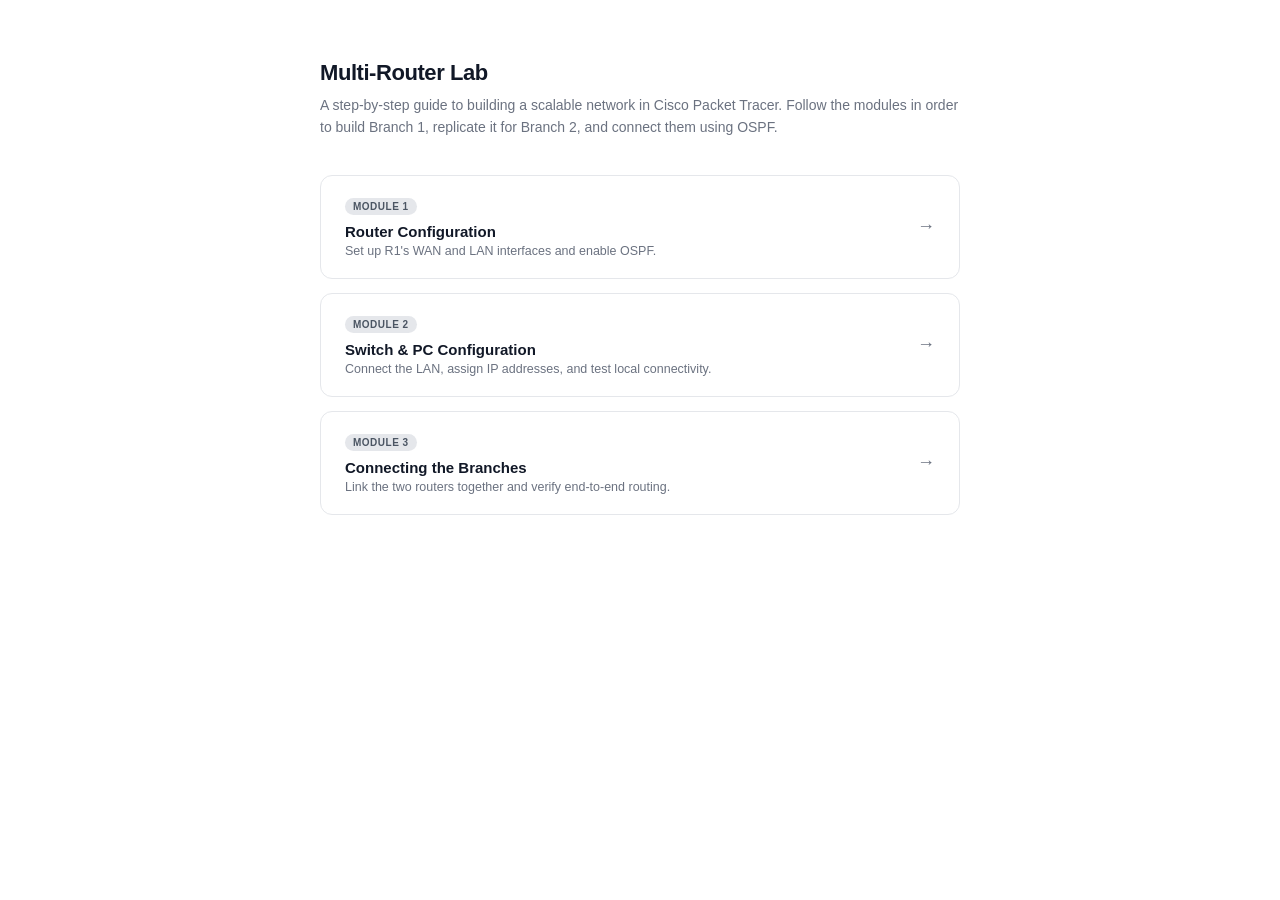
==== index.html @ a14adb5b "init" ====
<!DOCTYPE html>
<html lang="en">
<head>
<meta charset="utf-8">
<meta name="viewport" content="width=device-width,initial-scale=1">
<title>Packet Tracer Lab: Multi-Router Network</title>
<style>
  :root{--ink:#111827;--muted:#6b7280;--line:#e5e7eb;--accent:#2563eb;--accent-soft:#eff6ff}
  *{box-sizing:border-box}
  body{margin:0;background:#fff;color:var(--ink);font-family:-apple-system,BlinkMacSystemFont,"Segoe UI",Roboto,sans-serif;-webkit-font-smoothing:antialiased}
  .wrap{max-width:680px;margin:0 auto;padding:60px 20px}
  
  h1{font-size:22px;font-weight:600;margin:0 0 8px;letter-spacing:-.02em}
  p.sub{margin:0 0 36px;font-size:14px;line-height:1.6;color:var(--muted)}

  .menu{display:flex;flex-direction:column;gap:14px}
  
  a.card{
    display:flex;align-items:center;justify-content:space-between;
    text-decoration:none;color:inherit;border:1px solid var(--line);
    border-radius:12px;padding:20px 24px;transition:all .2s;
  }
  
  a.card:hover{
    border-color:var(--accent);
    background:var(--accent-soft);
    transform:translateY(-2px);
  }

  .card-text h2{font-size:15px;font-weight:600;margin:0 0 4px;color:var(--ink)}
  .card-text p{font-size:12.5px;color:var(--muted);margin:0}
  
  .arrow{font-size:18px;color:var(--muted);transition:.2s}
  a.card:hover .arrow{color:var(--accent);transform:translateX(4px)}
  
  .badge{
    display:inline-block;font-size:10px;font-weight:600;letter-spacing:.05em;
    text-transform:uppercase;background:#e5e7eb;color:#4b5563;
    padding:3px 8px;border-radius:99px;margin-bottom:8px;
  }
</style>
</head>
<body>
<div class="wrap">
  <h1>Multi-Router Lab</h1>
  <p class="sub">A step-by-step guide to building a scalable network in Cisco Packet Tracer. Follow the modules in order to build Branch 1, replicate it for Branch 2, and connect them using OSPF.</p>

  <div class="menu">
    <!-- Module 1 -->
    <a href="1-router-config.html" class="card">
      <div class="card-text">
        <div class="badge">Module 1</div>
        <h2>Router Configuration</h2>
        <p>Set up R1's WAN and LAN interfaces and enable OSPF.</p>
      </div>
      <div class="arrow">→</div>
    </a>

    <!-- Module 2 -->
    <a href="2-switch-pc-setup.html" class="card">
      <div class="card-text">
        <div class="badge">Module 2</div>
        <h2>Switch & PC Configuration</h2>
        <p>Connect the LAN, assign IP addresses, and test local connectivity.</p>
      </div>
      <div class="arrow">→</div>
    </a>

    <!-- Module 3 -->
    <a href="3-wan-connection.html" class="card">
      <div class="card-text">
        <div class="badge">Module 3</div>
        <h2>Connecting the Branches</h2>
        <p>Link the two routers together and verify end-to-end routing.</p>
      </div>
      <div class="arrow">→</div>
    </a>
  </div>
</div>
</body>
</html>
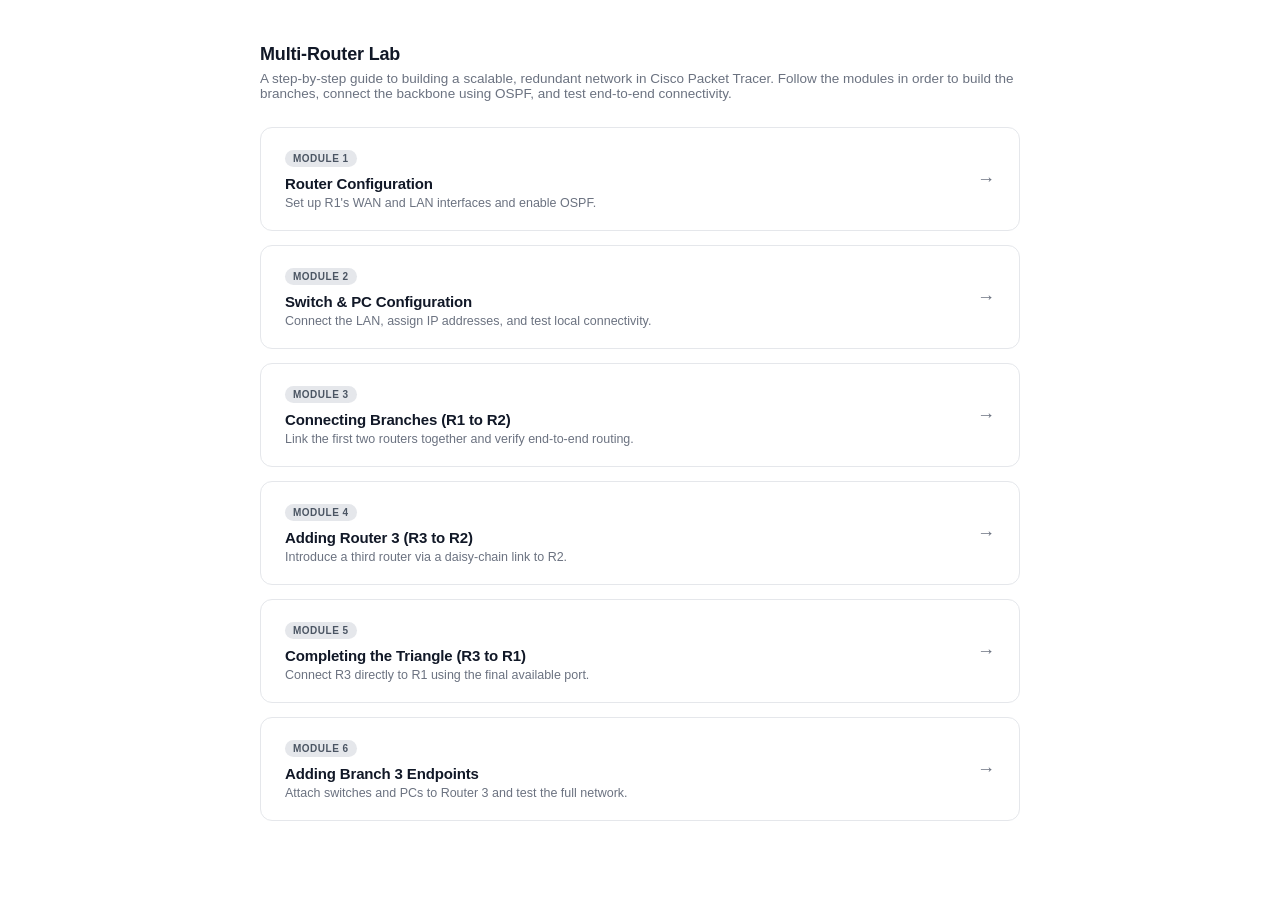
==== commit 97fc28a5: "merged styles" ====
--- a/index.html
+++ b/index.html
@@ -3,47 +3,13 @@
 <head>
 <meta charset="utf-8">
 <meta name="viewport" content="width=device-width,initial-scale=1">
-<title>Packet Tracer Lab: Multi-Router Network</title>
-<style>
-  :root{--ink:#111827;--muted:#6b7280;--line:#e5e7eb;--accent:#2563eb;--accent-soft:#eff6ff}
-  *{box-sizing:border-box}
-  body{margin:0;background:#fff;color:var(--ink);font-family:-apple-system,BlinkMacSystemFont,"Segoe UI",Roboto,sans-serif;-webkit-font-smoothing:antialiased}
-  .wrap{max-width:680px;margin:0 auto;padding:60px 20px}
-  
-  h1{font-size:22px;font-weight:600;margin:0 0 8px;letter-spacing:-.02em}
-  p.sub{margin:0 0 36px;font-size:14px;line-height:1.6;color:var(--muted)}
-
-  .menu{display:flex;flex-direction:column;gap:14px}
-  
-  a.card{
-    display:flex;align-items:center;justify-content:space-between;
-    text-decoration:none;color:inherit;border:1px solid var(--line);
-    border-radius:12px;padding:20px 24px;transition:all .2s;
-  }
-  
-  a.card:hover{
-    border-color:var(--accent);
-    background:var(--accent-soft);
-    transform:translateY(-2px);
-  }
-
-  .card-text h2{font-size:15px;font-weight:600;margin:0 0 4px;color:var(--ink)}
-  .card-text p{font-size:12.5px;color:var(--muted);margin:0}
-  
-  .arrow{font-size:18px;color:var(--muted);transition:.2s}
-  a.card:hover .arrow{color:var(--accent);transform:translateX(4px)}
-  
-  .badge{
-    display:inline-block;font-size:10px;font-weight:600;letter-spacing:.05em;
-    text-transform:uppercase;background:#e5e7eb;color:#4b5563;
-    padding:3px 8px;border-radius:99px;margin-bottom:8px;
-  }
-</style>
+<title>Cisco Packet Tracer Lab — Multi-Router Network</title>
+<link rel="stylesheet" href="styles.css">
 </head>
 <body>
 <div class="wrap">
   <h1>Multi-Router Lab</h1>
-  <p class="sub">A step-by-step guide to building a scalable network in Cisco Packet Tracer. Follow the modules in order to build Branch 1, replicate it for Branch 2, and connect them using OSPF.</p>
+  <p class="sub">A step-by-step guide to building a scalable, redundant network in Cisco Packet Tracer. Follow the modules in order to build the branches, connect the backbone using OSPF, and test end-to-end connectivity.</p>
 
   <div class="menu">
     <!-- Module 1 -->
@@ -70,8 +36,38 @@
     <a href="3-wan-connection.html" class="card">
       <div class="card-text">
         <div class="badge">Module 3</div>
-        <h2>Connecting the Branches</h2>
-        <p>Link the two routers together and verify end-to-end routing.</p>
+        <h2>Connecting Branches (R1 to R2)</h2>
+        <p>Link the first two routers together and verify end-to-end routing.</p>
+      </div>
+      <div class="arrow">→</div>
+    </a>
+
+    <!-- Module 4 -->
+    <a href="4-r3-r2.html" class="card">
+      <div class="card-text">
+        <div class="badge">Module 4</div>
+        <h2>Adding Router 3 (R3 to R2)</h2>
+        <p>Introduce a third router via a daisy-chain link to R2.</p>
+      </div>
+      <div class="arrow">→</div>
+    </a>
+
+    <!-- Module 5 -->
+    <a href="5-r3-r1.html" class="card">
+      <div class="card-text">
+        <div class="badge">Module 5</div>
+        <h2>Completing the Triangle (R3 to R1)</h2>
+        <p>Connect R3 directly to R1 using the final available port.</p>
+      </div>
+      <div class="arrow">→</div>
+    </a>
+
+    <!-- Module 6 -->
+    <a href="6-endpoints.html" class="card">
+      <div class="card-text">
+        <div class="badge">Module 6</div>
+        <h2>Adding Branch 3 Endpoints</h2>
+        <p>Attach switches and PCs to Router 3 and test the full network.</p>
       </div>
       <div class="arrow">→</div>
     </a>
--- a/styles.css
+++ b/styles.css
@@ -0,0 +1,345 @@
+/* ==========================================================================
+   Shared Styles — Cisco Packet Tracer Lab Modules
+   ========================================================================== */
+
+/* --- CSS Custom Properties (Theme) --- */
+:root {
+  --ink: #111827;
+  --muted: #6b7280;
+  --line: #e5e7eb;
+  --accent: #2563eb;
+  --accent-soft: #eff6ff;
+  --bg-code: #0f172a;
+  --text-code: #e2e8f0;
+  --comment-code: #64748b;
+  --success-code: #4ade80;
+  --error-code: #f87171;
+  --progress-done: #c7d7fb;
+  --stroke-default: #9ca3af;
+  --diagram-bg: #fcfcfd;
+
+  /* Per-page overrides (can be overridden in HTML <style> if needed) */
+  --wrap-width: 800px;
+  --diagram-padding: 12px 8px;
+  --topo-font-size: 13px;
+  --topo-font-weight: 500;
+  --topo-small-size: 10.5px;
+}
+
+/* --- Reset & Base --- */
+* {
+  box-sizing: border-box;
+}
+
+body {
+  margin: 0;
+  background: #fff;
+  color: var(--ink);
+  font-family: -apple-system, BlinkMacSystemFont, "Segoe UI", Roboto, Helvetica, Arial, sans-serif;
+  -webkit-font-smoothing: antialiased;
+}
+
+.wrap {
+  max-width: var(--wrap-width);
+  margin: 0 auto;
+  padding: 44px 20px 64px;
+}
+
+h1 {
+  font-size: 18px;
+  font-weight: 600;
+  margin: 0 0 6px;
+  letter-spacing: -0.01em;
+}
+
+.sub {
+  margin: 0 0 26px;
+  font-size: 13.5px;
+  color: var(--muted);
+}
+
+/* --- Progress Bar --- */
+.progress {
+  display: flex;
+  gap: 7px;
+  margin-bottom: 20px;
+}
+
+.seg {
+  flex: 1;
+  height: 4px;
+  border: 0;
+  padding: 0;
+  border-radius: 99px;
+  background: var(--line);
+  cursor: pointer;
+  transition: background 0.25s;
+}
+
+.seg.done {
+  background: var(--progress-done);
+}
+
+.seg.active {
+  background: var(--accent);
+}
+
+/* --- Card --- */
+.card {
+  border: 1px solid var(--line);
+  border-radius: 14px;
+  padding: 26px;
+}
+
+.eyebrow {
+  font-size: 11px;
+  letter-spacing: 0.09em;
+  text-transform: uppercase;
+  color: var(--muted);
+  font-weight: 600;
+}
+
+h2 {
+  font-size: 16.5px;
+  font-weight: 600;
+  margin: 8px 0 8px;
+  letter-spacing: -0.01em;
+}
+
+p.desc {
+  margin: 0 0 20px;
+  font-size: 13.5px;
+  line-height: 1.6;
+  color: #374151;
+}
+
+/* --- Diagram --- */
+.diagram {
+  border: 1px solid var(--line);
+  border-radius: 10px;
+  background: var(--diagram-bg);
+  padding: var(--diagram-padding);
+  margin-bottom: 18px;
+}
+
+svg {
+  display: block;
+  width: 100%;
+  height: auto;
+}
+
+#topo text {
+  font-family: inherit;
+  font-size: var(--topo-font-size);
+  font-weight: var(--topo-font-weight);
+  fill: var(--ink);
+  text-anchor: middle;
+  dominant-baseline: middle;
+}
+
+#topo text.small {
+  font-size: var(--topo-small-size);
+  font-weight: 400;
+  fill: var(--muted);
+}
+
+#topo rect {
+  fill: #fff;
+  stroke: var(--stroke-default);
+  stroke-width: 1.5;
+  transition: 0.25s;
+}
+
+#topo line {
+  stroke: var(--stroke-default);
+  stroke-width: 2;
+  transition: 0.25s;
+}
+
+#topo g {
+  transition: opacity 0.25s;
+}
+
+.dim {
+  opacity: 0.2;
+}
+
+#topo g.hl rect {
+  stroke: var(--accent);
+  stroke-width: 2.5;
+  fill: var(--accent-soft);
+}
+
+#topo g.hl line,
+#topo line.hl {
+  stroke: var(--accent);
+  stroke-width: 3;
+  stroke-dasharray: 6 4;
+  animation: flow 1.2s linear infinite;
+}
+
+@keyframes flow {
+  to {
+    stroke-dashoffset: -10;
+  }
+}
+
+/* --- Code Block --- */
+pre.code {
+  background: var(--bg-code);
+  color: var(--text-code);
+  border-radius: 10px;
+  padding: 16px 18px;
+  font-size: 12.5px;
+  line-height: 1.65;
+  font-family: ui-monospace, SFMono-Regular, Menlo, Consolas, monospace;
+  overflow-x: auto;
+  margin: 0 0 22px;
+  white-space: pre;
+}
+
+pre.code .cm {
+  color: var(--comment-code);
+}
+
+pre.code .ok {
+  color: var(--success-code);
+}
+
+pre.code .err {
+  color: var(--error-code);
+}
+
+/* --- Navigation --- */
+.nav {
+  display: flex;
+  gap: 10px;
+  justify-content: space-between;
+}
+
+button.nav-btn {
+  font: inherit;
+  font-size: 13.5px;
+  font-weight: 500;
+  padding: 9px 18px;
+  border-radius: 8px;
+  border: 1px solid var(--line);
+  background: #fff;
+  color: var(--ink);
+  cursor: pointer;
+  transition: 0.15s;
+}
+
+button.nav-btn:hover:not(:disabled) {
+  border-color: #cbd5e1;
+  background: #f9fafb;
+}
+
+button.nav-btn:disabled {
+  opacity: 0.4;
+  cursor: not-allowed;
+}
+
+button.primary {
+  background: var(--accent);
+  border-color: var(--accent);
+  color: #fff;
+}
+
+button.primary:hover:not(:disabled) {
+  background: #1d4ed8;
+  border-color: #1d4ed8;
+}
+
+/* --- Accessibility --- */
+@media (prefers-reduced-motion: reduce) {
+  * {
+    animation: none !important;
+    transition: none !important;
+  }
+}
+
+/* ==========================================================================
+   Index Page Styles (Menu Cards)
+   ========================================================================== */
+
+.index-wrap {
+  max-width: 680px;
+  margin: 0 auto;
+  padding: 60px 20px;
+}
+
+.index-wrap h1 {
+  font-size: 22px;
+  font-weight: 600;
+  margin: 0 0 8px;
+  letter-spacing: -0.02em;
+}
+
+.index-wrap p.sub {
+  margin: 0 0 36px;
+  font-size: 14px;
+  line-height: 1.6;
+  color: var(--muted);
+}
+
+.menu {
+  display: flex;
+  flex-direction: column;
+  gap: 14px;
+}
+
+a.card {
+  display: flex;
+  align-items: center;
+  justify-content: space-between;
+  text-decoration: none;
+  color: inherit;
+  border: 1px solid var(--line);
+  border-radius: 12px;
+  padding: 20px 24px;
+  transition: all 0.2s;
+}
+
+a.card:hover {
+  border-color: var(--accent);
+  background: var(--accent-soft);
+  transform: translateY(-2px);
+}
+
+.card-text h2 {
+  font-size: 15px;
+  font-weight: 600;
+  margin: 0 0 4px;
+  color: var(--ink);
+}
+
+.card-text p {
+  font-size: 12.5px;
+  color: var(--muted);
+  margin: 0;
+}
+
+.arrow {
+  font-size: 18px;
+  color: var(--muted);
+  transition: 0.2s;
+}
+
+a.card:hover .arrow {
+  color: var(--accent);
+  transform: translateX(4px);
+}
+
+.badge {
+  display: inline-block;
+  font-size: 10px;
+  font-weight: 600;
+  letter-spacing: 0.05em;
+  text-transform: uppercase;
+  background: #e5e7eb;
+  color: #4b5563;
+  padding: 3px 8px;
+  border-radius: 99px;
+  margin-bottom: 8px;
+}
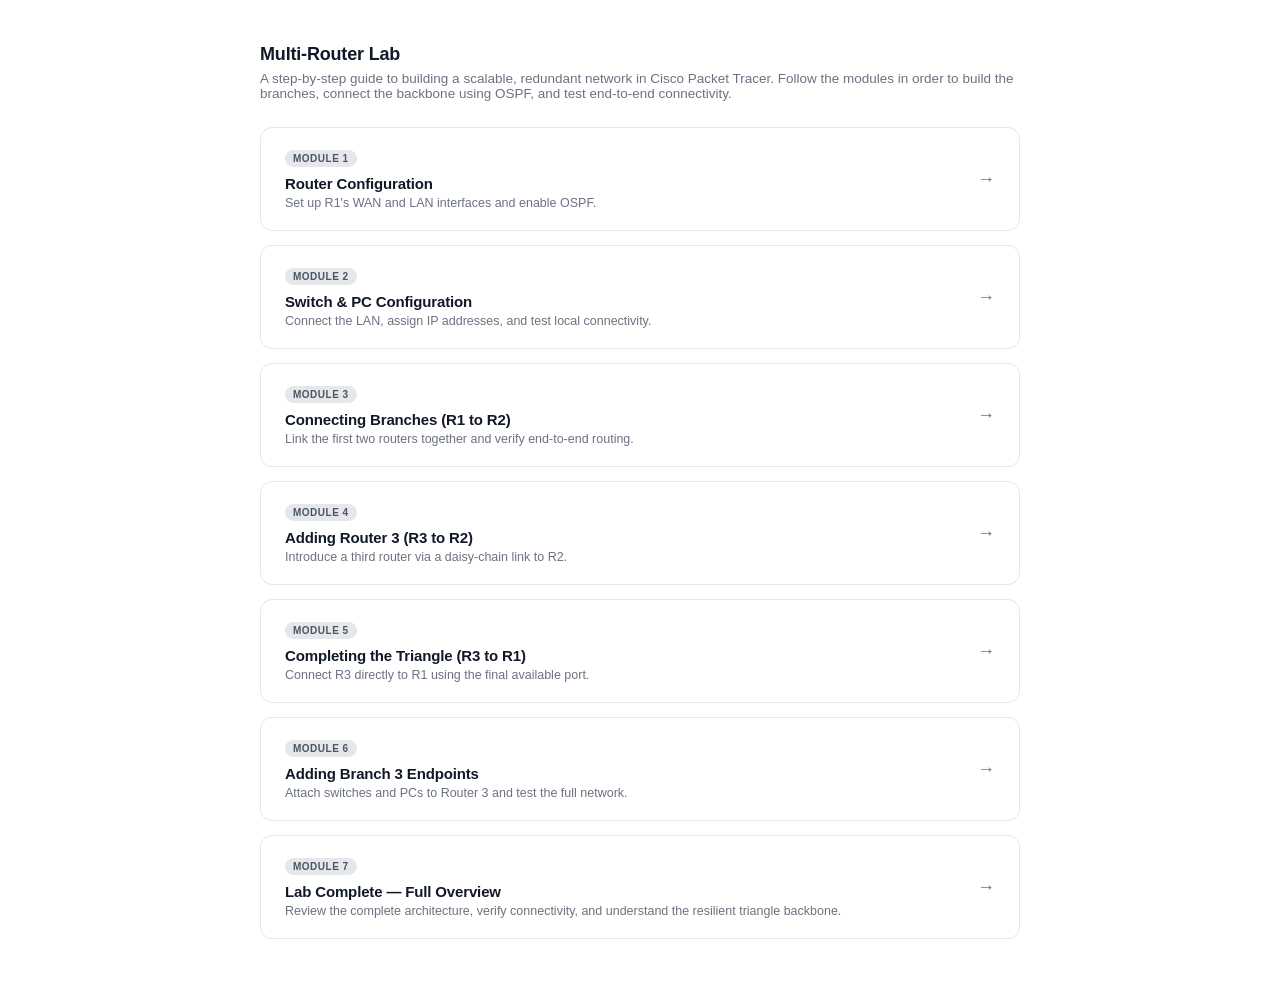
==== commit fa0f2754: "add completion page" ====
--- a/index.html
+++ b/index.html
@@ -71,6 +71,16 @@
       </div>
       <div class="arrow">→</div>
     </a>
+
+    <!-- Module 7 -->
+    <a href="7-complete.html" class="card">
+      <div class="card-text">
+        <div class="badge">Module 7</div>
+        <h2>Lab Complete — Full Overview</h2>
+        <p>Review the complete architecture, verify connectivity, and understand the resilient triangle backbone.</p>
+      </div>
+      <div class="arrow">→</div>
+    </a>
   </div>
 </div>
 </body>
--- a/styles.css
+++ b/styles.css
@@ -259,6 +259,134 @@
   }
 }
 
+/* --- Module Navigation (Between Progress Bar and Card) --- */
+.module-nav {
+  display: flex;
+  justify-content: space-between;
+  align-items: stretch;
+  gap: 16px;
+  margin: 20px 0 24px;
+}
+
+/* Left Side: Back Button - matches Next button design */
+.btn-back {
+  display: flex;
+  flex-direction: column;
+  align-items: flex-start;
+  justify-content: center;
+  flex: 0 0 auto;
+  max-width: 280px;
+  padding: 14px 20px;
+  text-decoration: none;
+  border: 1px solid var(--line);
+  border-radius: 12px;
+  background: #fff;
+  transition: all 0.2s;
+  text-align: left;
+}
+
+.btn-back:hover {
+  border-color: var(--muted);
+  background: #f9fafb;
+  transform: translateY(-2px);
+  box-shadow: 0 4px 12px rgba(107, 114, 128, 0.08);
+}
+
+/* Back Button Text */
+.back-label {
+  font-size: 10px;
+  text-transform: uppercase;
+  letter-spacing: 0.08em;
+  font-weight: 600;
+  color: var(--muted);
+  margin-bottom: 3px;
+}
+
+.back-title {
+  font-size: 13.5px;
+  font-weight: 500;
+  color: var(--muted);
+  display: flex;
+  align-items: center;
+  gap: 6px;
+}
+
+.back-title span.arrow {
+  transition: transform 0.2s;
+}
+
+.btn-back:hover .back-title span.arrow {
+  transform: translateX(-4px);
+}
+
+/* Right Side: Next Module Card */
+.btn-next {
+  display: flex;
+  flex-direction: column;
+  align-items: flex-end;
+  justify-content: center;
+  flex: 0 0 auto;
+  max-width: 280px;
+  padding: 14px 20px;
+  text-decoration: none;
+  border: 1px solid var(--line);
+  border-radius: 12px;
+  background: #fff;
+  transition: all 0.2s;
+  text-align: right;
+}
+
+.btn-next:hover {
+  border-color: var(--accent);
+  background: var(--accent-soft);
+  transform: translateY(-2px);
+  box-shadow: 0 4px 12px rgba(37, 99, 235, 0.08);
+}
+
+/* Next Button Text */
+.next-label {
+  font-size: 10px;
+  text-transform: uppercase;
+  letter-spacing: 0.08em;
+  font-weight: 600;
+  color: var(--accent);
+  margin-bottom: 3px;
+}
+
+.next-title {
+  font-size: 13.5px;
+  font-weight: 600;
+  color: var(--ink);
+  display: flex;
+  align-items: center;
+  gap: 6px;
+}
+
+.next-title span.arrow {
+  transition: transform 0.2s;
+}
+
+.btn-next:hover .next-title span.arrow {
+  transform: translateX(4px);
+}
+
+/* Disabled state for btn-next (on last page) */
+.btn-next.disabled {
+  opacity: 0.4;
+  pointer-events: none;
+}
+
+.btn-next.disabled:hover {
+  border-color: var(--line);
+  background: #fff;
+  transform: none;
+  box-shadow: none;
+}
+
+.btn-next.disabled .next-title span.arrow {
+  transform: none;
+}
+
 /* ==========================================================================
    Index Page Styles (Menu Cards)
    ========================================================================== */
